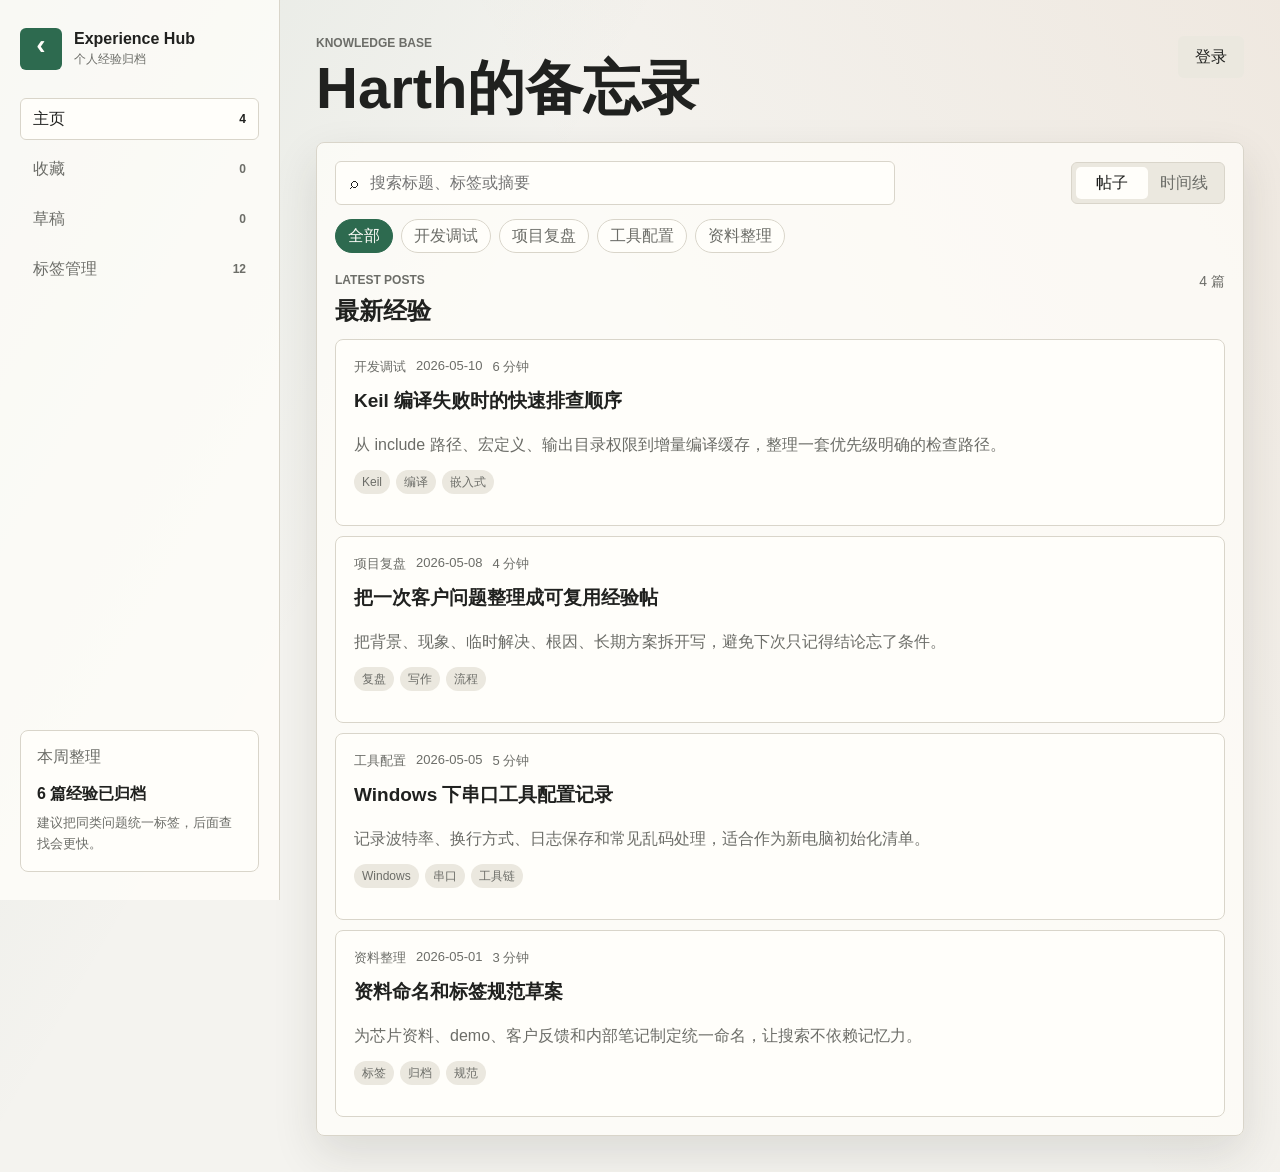
==== index.html @ 192aed4c "Load CloudBase user profile details" ====
<!doctype html>
<html lang="zh-CN">
  <head>
    <meta charset="UTF-8" />
    <meta name="viewport" content="width=device-width, initial-scale=1.0" />
    <title>Harth的备忘录</title>
    <link rel="stylesheet" href="styles.css?v=202605141536" />
  </head>
  <body>
    <div class="app-shell">
      <aside class="sidebar" aria-label="站点导航">
        <div class="sidebar-head">
          <div class="brand">
            <button class="brand-mark" id="sidebarToggle" type="button" aria-label="收起侧栏" aria-expanded="true">
              ‹
            </button>
            <span class="brand-text">
              <strong>Experience Hub</strong>
              <small>个人经验归档</small>
            </span>
          </div>
        </div>

        <nav class="nav-list" aria-label="主导航">
          <button class="nav-item active" type="button" data-section="all" title="主页">
            <span class="nav-icon" aria-hidden="true">主</span>
            <span class="nav-label">主页</span>
            <b id="allCount">0</b>
          </button>
          <button class="nav-item" type="button" data-section="favorites" title="收藏">
            <span class="nav-icon" aria-hidden="true">收</span>
            <span class="nav-label">收藏</span>
            <b id="favoriteCount">0</b>
          </button>
          <button class="nav-item" type="button" data-section="drafts" title="草稿">
            <span class="nav-icon" aria-hidden="true">草</span>
            <span class="nav-label">草稿</span>
            <b id="draftCount">0</b>
          </button>
          <button class="nav-item" type="button" data-section="tags" title="标签管理">
            <span class="nav-icon" aria-hidden="true">签</span>
            <span class="nav-label">标签管理</span>
            <b id="tagCount">0</b>
          </button>
        </nav>

        <section class="sidebar-panel">
          <p class="panel-label">本周整理</p>
          <strong>6 篇经验已归档</strong>
          <span>建议把同类问题统一标签，后面查找会更快。</span>
        </section>
      </aside>

      <main class="content">
        <header class="topbar">
          <div>
            <p class="eyebrow">Knowledge Base</p>
            <h1>Harth的备忘录</h1>
          </div>
          <div class="topbar-actions">
            <div class="user-profile hidden" id="userProfile">
              <span class="user-avatar" id="userAvatar" aria-hidden="true">H</span>
              <span class="user-name" id="userName">Harth</span>
            </div>
            <button class="ghost-action" type="button" id="loginBtn">登录</button>
            <button class="ghost-action hidden" type="button" id="logoutBtn">退出</button>
            <button class="primary-action hidden" type="button" id="newPostBtn">
              <span aria-hidden="true">+</span>
              新建帖子
            </button>
          </div>
        </header>

        <section class="workspace">
          <div class="toolbar" aria-label="搜索和筛选">
            <label class="search-box">
              <span aria-hidden="true">⌕</span>
              <input id="searchInput" type="search" placeholder="搜索标题、标签或摘要" />
            </label>
            <div class="view-toggle" role="tablist" aria-label="视图切换">
              <button class="active" type="button" data-view="posts">帖子</button>
              <button type="button" data-view="timeline">时间线</button>
            </div>
          </div>

          <div class="category-row" id="categoryRow" aria-label="分类筛选"></div>

          <div class="main-grid post-index-grid">
            <section class="post-feed" aria-label="帖子列表">
              <div class="section-heading">
                <div>
                  <p class="eyebrow">Latest Posts</p>
                  <h2>最新经验</h2>
                </div>
                <span id="resultCount"></span>
              </div>
              <div class="post-list" id="postList"></div>
            </section>
          </div>
        </section>
      </main>
    </div>

    <dialog class="compose-dialog" id="composeDialog">
      <form method="dialog">
        <header>
          <h2 id="composeTitle">新建帖子</h2>
          <button id="closeDialogBtn" type="button" aria-label="关闭">×</button>
        </header>
        <label>
          标题
          <input id="postTitleInput" type="text" placeholder="例如：Keil 编译报错排查流程" required />
        </label>
        <label>
          分类
          <select id="postCategoryInput">
            <option>开发调试</option>
            <option>项目复盘</option>
            <option>工具配置</option>
            <option>资料整理</option>
          </select>
        </label>
        <label>
          标签
          <input id="postTagsInput" type="text" placeholder="用逗号分隔，例如：Keil, 编译, 嵌入式" />
        </label>
        <label>
          内容摘要
          <textarea id="postSummaryInput" rows="5" placeholder="记录背景、问题、解决方法和注意事项" required></textarea>
        </label>
        <label>
          整理要点
          <textarea id="postTakeawaysInput" rows="4" placeholder="每行一个要点，鼠标悬停帖子时会展开显示"></textarea>
        </label>
        <footer>
          <button id="cancelDialogBtn" type="button" class="ghost-action">取消</button>
          <button id="saveDraftBtn" type="button" class="ghost-action">保存草稿</button>
          <button type="submit" class="primary-action" value="publish">发布帖子</button>
        </footer>
      </form>
    </dialog>

    <dialog class="compose-dialog auth-dialog" id="loginDialog">
      <form method="dialog">
        <header>
          <h2>登录</h2>
          <button id="closeLoginBtn" type="button" aria-label="关闭">×</button>
        </header>
        <p class="dialog-note">同事无需登录即可查看已发布帖子。登录后可发布、保存草稿、收藏和删除本地云端帖子。</p>
        <label>
          用户名
          <input id="loginUsernameInput" type="text" autocomplete="username" required />
        </label>
        <label>
          密码
          <input id="loginPasswordInput" type="password" autocomplete="current-password" required />
        </label>
        <p class="form-error hidden" id="loginError"></p>
        <footer>
          <button id="cancelLoginBtn" type="button" class="ghost-action">取消</button>
          <button type="submit" class="primary-action">登录</button>
        </footer>
      </form>
    </dialog>

    <script src="https://static.cloudbase.net/cloudbase-js-sdk/2.28.5/cloudbase.full.js"></script>
    <script src="data.js?v=202605141536"></script>
    <script src="app.js?v=202605141536"></script>
  </body>
</html>
---- styles.css ----
:root {
  --bg: #f4f3ef;
  --surface: #fffefa;
  --surface-soft: #ebe8df;
  --text: #20211f;
  --muted: #6c6d68;
  --line: #d9d5ca;
  --accent: #2d6a4f;
  --accent-strong: #1f4d3a;
  --info: #315f83;
  --warm: #b56a32;
  --shadow: 0 18px 45px rgba(38, 40, 36, 0.12);
  --radius: 8px;
  --radius-sm: 6px;
  --font: "Inter", "Segoe UI", "PingFang SC", "Microsoft YaHei", sans-serif;
}

* {
  box-sizing: border-box;
}

body {
  margin: 0;
  min-height: 100vh;
  color: var(--text);
  background:
    linear-gradient(120deg, rgba(45, 106, 79, 0.08), transparent 34%),
    linear-gradient(240deg, rgba(181, 106, 50, 0.08), transparent 42%),
    var(--bg);
  font-family: var(--font);
  animation: page-enter 260ms ease both;
}

body::after {
  position: fixed;
  inset: 0;
  z-index: 50;
  pointer-events: none;
  content: "";
  opacity: 0;
  background:
    radial-gradient(circle at 50% 38%, rgba(255, 254, 250, 0.86), rgba(244, 243, 239, 0.72) 52%, rgba(244, 243, 239, 0.92)),
    rgba(244, 243, 239, 0.66);
  backdrop-filter: blur(0);
  transition:
    opacity 220ms ease,
    backdrop-filter 220ms ease;
}

body.page-leaving {
  pointer-events: none;
}

body.page-leaving::after {
  opacity: 1;
  backdrop-filter: blur(8px);
}

@keyframes page-enter {
  from {
    opacity: 0;
    transform: translateY(6px);
  }

  to {
    opacity: 1;
    transform: translateY(0);
  }
}

button,
input,
select,
textarea {
  font: inherit;
}

button {
  cursor: pointer;
}

.app-shell {
  display: grid;
  grid-template-columns: 280px minmax(0, 1fr);
  min-height: 100vh;
  transition: grid-template-columns 220ms ease;
}

.sidebar-collapsed .app-shell {
  grid-template-columns: 84px minmax(0, 1fr);
}

.sidebar {
  position: sticky;
  top: 0;
  display: flex;
  flex-direction: column;
  gap: 28px;
  height: 100vh;
  min-width: 0;
  padding: 28px 20px;
  border-right: 1px solid var(--line);
  background: rgba(255, 254, 250, 0.76);
  backdrop-filter: blur(18px);
  transition:
    padding 220ms ease,
    gap 220ms ease;
}

.sidebar-head {
  display: flex;
  align-items: center;
  justify-content: space-between;
  gap: 10px;
}

.brand {
  display: flex;
  gap: 12px;
  align-items: center;
  min-width: 0;
  color: inherit;
}

.brand-mark {
  display: flex;
  align-items: center;
  justify-content: center;
  width: 42px;
  height: 42px;
  flex: 0 0 auto;
  border: 0;
  border-radius: var(--radius-sm);
  color: #fffefa;
  background: var(--accent);
  font-size: 28px;
  font-weight: 800;
  line-height: 1;
  padding: 0 0 8px;
}

.brand-mark:hover,
.brand-mark:focus-visible {
  background: var(--accent-strong);
  outline: 2px solid rgba(45, 106, 79, 0.22);
  outline-offset: 3px;
}

.brand strong,
.brand small {
  display: block;
}

.brand-text {
  min-width: 0;
  white-space: nowrap;
  overflow: hidden;
}

.brand small,
.panel-label,
.eyebrow,
.post-meta,
.tag,
.detail-meta,
.sidebar-panel span {
  color: var(--muted);
}

.brand small {
  margin-top: 3px;
  font-size: 12px;
}

.nav-list {
  display: grid;
  gap: 8px;
}

.nav-item {
  display: flex;
  align-items: center;
  justify-content: flex-start;
  gap: 10px;
  min-height: 42px;
  padding: 0 12px;
  border: 1px solid transparent;
  border-radius: var(--radius-sm);
  color: var(--muted);
  background: transparent;
}

.nav-icon {
  display: none;
  flex: 0 0 auto;
  font-size: 14px;
  font-weight: 800;
}

.nav-label {
  min-width: 0;
  flex: 1;
  text-align: left;
}

.nav-item.active,
.nav-item:hover {
  color: var(--text);
  border-color: var(--line);
  background: var(--surface);
}

.nav-item b {
  margin-left: auto;
  font-size: 12px;
  font-weight: 700;
}

.sidebar-collapsed .sidebar {
  gap: 22px;
  padding: 28px 12px;
}

.sidebar-collapsed .sidebar-head {
  justify-content: center;
}

.sidebar-collapsed .brand {
  justify-content: center;
}

.sidebar-collapsed .brand-text,
.sidebar-collapsed .sidebar-panel {
  display: none;
}

.sidebar-collapsed .brand-mark {
  width: 40px;
  height: 40px;
}

.sidebar-collapsed .nav-list {
  gap: 10px;
}

.sidebar-collapsed .nav-item {
  display: grid;
  grid-template-columns: 1fr;
  justify-items: center;
  gap: 2px;
  min-height: 58px;
  padding: 8px 0;
}

.sidebar-collapsed .nav-icon {
  display: block;
}

.sidebar-collapsed .nav-label {
  position: absolute;
  width: 1px;
  height: 1px;
  overflow: hidden;
  clip: rect(0 0 0 0);
  white-space: nowrap;
}

.sidebar-collapsed .nav-item b {
  margin-left: 0;
}

.sidebar-panel {
  margin-top: auto;
  padding: 16px;
  border: 1px solid var(--line);
  border-radius: var(--radius);
  background: var(--surface);
}

.sidebar-panel strong,
.sidebar-panel span {
  display: block;
}

.sidebar-panel strong {
  margin: 8px 0;
}

.sidebar-panel span {
  font-size: 13px;
  line-height: 1.6;
}

.content {
  width: min(1260px, 100%);
  min-width: 0;
  margin: 0 auto;
  padding: 36px;
}

.topbar {
  display: flex;
  gap: 20px;
  align-items: flex-start;
  justify-content: space-between;
  margin-bottom: 24px;
}

.topbar-actions {
  display: flex;
  flex-wrap: wrap;
  align-items: center;
  justify-content: flex-end;
  gap: 10px;
}

.user-profile {
  display: inline-flex;
  align-items: center;
  gap: 9px;
  min-height: 34px;
  padding: 4px 10px 4px 4px;
  border: 1px solid var(--line);
  border-radius: var(--radius-sm);
  color: var(--text);
  background: rgba(255, 254, 250, 0.72);
  font-size: 13px;
}

.user-avatar {
  display: inline-flex;
  width: 28px;
  height: 28px;
  align-items: center;
  justify-content: center;
  border-radius: 7px;
  background: var(--green);
  background-position: center;
  background-size: cover;
  color: #fffefa;
  font-size: 13px;
  font-weight: 800;
}

.user-avatar.has-image {
  color: transparent;
}

.user-name {
  max-width: 120px;
  overflow: hidden;
  text-overflow: ellipsis;
  white-space: nowrap;
  font-weight: 700;
}

.eyebrow {
  margin: 0 0 8px;
  font-size: 12px;
  font-weight: 800;
  letter-spacing: 0;
  text-transform: uppercase;
}

h1,
h2,
h3,
p {
  margin-top: 0;
}

h1 {
  max-width: 780px;
  margin-bottom: 0;
  font-size: clamp(34px, 5vw, 58px);
  line-height: 1.04;
  overflow-wrap: anywhere;
}

h2 {
  margin-bottom: 0;
  font-size: 24px;
}

.primary-action,
.ghost-action,
.danger-action {
  display: inline-flex;
  align-items: center;
  justify-content: center;
  gap: 8px;
  min-height: 42px;
  padding: 0 16px;
  border-radius: var(--radius-sm);
  border: 1px solid transparent;
  white-space: nowrap;
}

.primary-action {
  color: #fffefa;
  background: var(--accent);
}

.primary-action:hover {
  background: var(--accent-strong);
}

.ghost-action {
  color: var(--text);
  background: var(--surface-soft);
}

.danger-action {
  color: #8a2f24;
  border-color: rgba(138, 47, 36, 0.22);
  background: #fff4f1;
}

.workspace {
  padding: 18px;
  border: 1px solid var(--line);
  border-radius: var(--radius);
  background: rgba(255, 254, 250, 0.72);
  box-shadow: var(--shadow);
}

.toolbar {
  display: flex;
  gap: 12px;
  align-items: center;
  justify-content: space-between;
  margin-bottom: 14px;
}

.search-box {
  display: flex;
  align-items: center;
  gap: 10px;
  width: min(560px, 100%);
  min-height: 44px;
  padding: 0 14px;
  border: 1px solid var(--line);
  border-radius: var(--radius-sm);
  background: var(--surface);
}

.search-box input {
  width: 100%;
  border: 0;
  outline: 0;
  background: transparent;
}

.view-toggle {
  display: inline-flex;
  padding: 4px;
  border: 1px solid var(--line);
  border-radius: var(--radius-sm);
  background: var(--surface-soft);
}

.view-toggle button {
  min-width: 72px;
  min-height: 32px;
  border: 0;
  border-radius: 5px;
  color: var(--muted);
  background: transparent;
}

.view-toggle button.active {
  color: var(--text);
  background: var(--surface);
}

.category-row {
  display: flex;
  gap: 8px;
  margin-bottom: 18px;
  overflow-x: auto;
  padding-bottom: 2px;
}

.category-row button {
  min-height: 34px;
  padding: 0 12px;
  border: 1px solid var(--line);
  border-radius: 999px;
  color: var(--muted);
  background: var(--surface);
  white-space: nowrap;
}

.category-row button.active {
  color: #fffefa;
  border-color: var(--accent);
  background: var(--accent);
}

.main-grid {
  display: grid;
  grid-template-columns: minmax(0, 1fr) 360px;
  gap: 18px;
  align-items: start;
}

.post-index-grid {
  grid-template-columns: minmax(0, 920px);
  justify-content: center;
}

.section-heading {
  display: flex;
  justify-content: space-between;
  gap: 16px;
  margin-bottom: 12px;
}

#resultCount {
  color: var(--muted);
  font-size: 14px;
}

.post-list {
  display: grid;
  gap: 10px;
}

.post-card {
  display: grid;
  gap: 12px;
  position: relative;
  width: 100%;
  padding: 18px;
  border: 1px solid var(--line);
  border-radius: var(--radius);
  color: inherit;
  text-align: left;
  text-decoration: none;
  background: var(--surface);
  overflow: hidden;
  transition:
    transform 160ms ease,
    border-color 160ms ease,
    box-shadow 160ms ease;
}

.favorite-button {
  position: absolute;
  top: 14px;
  right: 14px;
  display: grid;
  place-items: center;
  width: 34px;
  height: 34px;
  border: 1px solid var(--line);
  border-radius: var(--radius-sm);
  color: var(--muted);
  background: rgba(255, 254, 250, 0.92);
  transition:
    color 160ms ease,
    border-color 160ms ease,
    background 160ms ease;
}

.favorite-button:hover,
.favorite-button.active {
  color: var(--warm);
  border-color: rgba(181, 106, 50, 0.35);
  background: #fff7ed;
}

.post-card:hover,
.post-card:focus-visible,
.post-card.is-opening {
  transform: translateY(-2px);
  border-color: rgba(45, 106, 79, 0.5);
  box-shadow: 0 14px 32px rgba(38, 40, 36, 0.1);
  outline: 0;
}

.post-card.is-opening {
  transform: translateY(-3px) scale(0.992);
  opacity: 0.72;
}

.post-card h3 {
  margin-bottom: 6px;
  font-size: 19px;
  line-height: 1.35;
}

.post-card p {
  margin-bottom: 0;
  color: var(--muted);
  line-height: 1.65;
}

.post-card-main {
  display: grid;
  gap: 12px;
}

.post-meta {
  display: flex;
  flex-wrap: wrap;
  gap: 10px;
  font-size: 13px;
}

.tag-row {
  display: flex;
  flex-wrap: wrap;
  gap: 6px;
}

.tag {
  display: inline-flex;
  align-items: center;
  min-height: 24px;
  padding: 0 8px;
  border-radius: 999px;
  background: var(--surface-soft);
  font-size: 12px;
}

.post-extra {
  max-height: 0;
  overflow: hidden;
  opacity: 0;
  border-top: 1px solid transparent;
  transition:
    max-height 220ms ease,
    opacity 160ms ease,
    padding-top 220ms ease,
    border-color 220ms ease;
}

.post-extra strong {
  display: block;
  margin-bottom: 8px;
}

.post-extra ul {
  display: grid;
  gap: 6px;
  margin: 0 0 12px;
  padding-left: 20px;
}

.post-extra li {
  color: var(--muted);
  line-height: 1.55;
}

.post-card:hover .post-extra,
.post-card:focus-visible .post-extra {
  max-height: 300px;
  opacity: 1;
  padding-top: 14px;
  border-color: var(--line);
}

.open-hint {
  color: var(--accent);
  font-size: 13px;
  font-weight: 700;
}

.post-extra-actions {
  display: flex;
  flex-wrap: wrap;
  align-items: center;
  justify-content: space-between;
  gap: 10px;
}

.text-danger-action {
  min-height: 30px;
  padding: 0 10px;
  border: 1px solid rgba(138, 47, 36, 0.18);
  border-radius: var(--radius-sm);
  color: #8a2f24;
  background: #fff4f1;
  font-size: 13px;
}

.text-danger-action:hover {
  border-color: rgba(138, 47, 36, 0.34);
  background: #ffe9e3;
}

.draft-card {
  cursor: default;
}

.draft-actions {
  display: flex;
  flex-wrap: wrap;
  gap: 8px;
  padding-top: 12px;
  border-top: 1px solid var(--line);
}

.draft-actions button {
  min-height: 36px;
}

.timeline-list {
  display: grid;
  gap: 18px;
}

.timeline-group {
  display: grid;
  gap: 10px;
}

.timeline-group h3 {
  margin: 0;
  color: var(--muted);
  font-size: 15px;
}

.timeline-items {
  display: grid;
  gap: 10px;
}

.timeline-item {
  position: relative;
  display: grid;
  grid-template-columns: 66px minmax(0, 1fr);
  gap: 14px;
  min-height: 88px;
  padding: 16px 58px 16px 16px;
  border: 1px solid var(--line);
  border-radius: var(--radius);
  background: var(--surface);
  cursor: pointer;
  transition:
    transform 160ms ease,
    border-color 160ms ease,
    box-shadow 160ms ease;
}

.timeline-item:hover {
  transform: translateY(-2px);
  border-color: rgba(45, 106, 79, 0.5);
  box-shadow: 0 14px 32px rgba(38, 40, 36, 0.1);
}

.timeline-item > span {
  color: var(--accent);
  font-weight: 800;
}

.timeline-item strong {
  display: block;
  margin-bottom: 6px;
  font-size: 18px;
}

.timeline-item p {
  margin-bottom: 0;
  color: var(--muted);
  line-height: 1.6;
}

.tag-manager {
  display: grid;
  grid-template-columns: repeat(auto-fit, minmax(150px, 1fr));
  gap: 10px;
}

.tag-card {
  display: flex;
  align-items: center;
  justify-content: space-between;
  gap: 12px;
  min-height: 58px;
  padding: 0 14px;
  border: 1px solid var(--line);
  border-radius: var(--radius);
  color: var(--text);
  background: var(--surface);
  text-align: left;
}

.tag-card:hover {
  border-color: rgba(45, 106, 79, 0.5);
}

.tag-card span {
  color: var(--muted);
  font-size: 13px;
}

.detail-panel {
  position: sticky;
  top: 20px;
}

.detail-empty,
.detail-card {
  min-height: 420px;
  padding: 22px;
  border: 1px solid var(--line);
  border-radius: var(--radius);
  background: var(--surface);
}

.detail-empty {
  display: grid;
  place-content: center;
  text-align: center;
}

.detail-empty span {
  display: block;
  margin-bottom: 8px;
  font-size: 22px;
  font-weight: 800;
}

.detail-empty p,
.detail-card p,
.detail-card li {
  color: var(--muted);
  line-height: 1.7;
}

.detail-card h2 {
  margin: 12px 0 10px;
  line-height: 1.24;
}

.detail-meta {
  display: flex;
  flex-wrap: wrap;
  gap: 8px;
  font-size: 13px;
}

.detail-card h4 {
  margin: 22px 0 8px;
}

.detail-card ul {
  padding-left: 20px;
}

.hidden {
  display: none;
}

.post-page {
  width: min(880px, calc(100% - 32px));
  margin: 0 auto;
  padding: 40px 0 72px;
}

.back-link {
  display: inline-flex;
  margin-bottom: 18px;
  color: var(--accent);
  font-weight: 700;
  text-decoration: none;
  animation: article-enter 320ms ease 80ms both;
}

.article-shell {
  padding: 36px;
  border: 1px solid var(--line);
  border-radius: var(--radius);
  background: rgba(255, 254, 250, 0.88);
  box-shadow: var(--shadow);
  animation: article-enter 360ms cubic-bezier(0.22, 1, 0.36, 1) 70ms both;
}

@keyframes article-enter {
  from {
    opacity: 0;
    transform: translateY(14px);
  }

  to {
    opacity: 1;
    transform: translateY(0);
  }
}

.article-header {
  padding-bottom: 26px;
  border-bottom: 1px solid var(--line);
}

.article-header h1 {
  margin: 14px 0 16px;
  font-size: clamp(34px, 6vw, 54px);
}

.article-header p {
  max-width: 720px;
  color: var(--muted);
  font-size: 19px;
  line-height: 1.7;
}

.article-section {
  padding-top: 26px;
}

.article-section h2 {
  margin-bottom: 12px;
}

.article-section p,
.article-section li {
  color: var(--muted);
  font-size: 17px;
  line-height: 1.85;
}

.article-section ul {
  display: grid;
  gap: 8px;
  padding-left: 22px;
}

.compose-dialog {
  width: min(560px, calc(100vw - 32px));
  border: 1px solid var(--line);
  border-radius: var(--radius);
  background: var(--surface);
  box-shadow: var(--shadow);
}

.compose-dialog::backdrop {
  background: rgba(32, 33, 31, 0.34);
}

.compose-dialog form,
.compose-dialog label {
  display: grid;
  gap: 12px;
}

.compose-dialog form {
  gap: 16px;
}

.dialog-note {
  margin-bottom: 0;
  color: var(--muted);
  line-height: 1.65;
}

.form-error {
  margin-bottom: 0;
  padding: 10px 12px;
  border: 1px solid rgba(138, 47, 36, 0.22);
  border-radius: var(--radius-sm);
  color: #8a2f24;
  background: #fff4f1;
}

.compose-dialog header,
.compose-dialog footer {
  display: flex;
  align-items: center;
  justify-content: space-between;
  gap: 12px;
}

.compose-dialog header button {
  width: 34px;
  height: 34px;
  border: 0;
  border-radius: var(--radius-sm);
  background: var(--surface-soft);
}

.compose-dialog input,
.compose-dialog select,
.compose-dialog textarea {
  width: 100%;
  border: 1px solid var(--line);
  border-radius: var(--radius-sm);
  padding: 10px 12px;
  background: #fff;
}

.compose-dialog textarea {
  resize: vertical;
}

@media (max-width: 980px) {
  .app-shell {
    grid-template-columns: 1fr;
  }

  .sidebar-collapsed .app-shell {
    grid-template-columns: 1fr;
  }

  .sidebar {
    position: static;
    height: auto;
    border-right: 0;
    border-bottom: 1px solid var(--line);
  }

  .sidebar-collapsed .brand-text,
  .sidebar-collapsed .sidebar-panel {
    display: block;
  }

  .sidebar-collapsed .sidebar {
    padding: 28px 20px;
  }

  .sidebar-collapsed .nav-item {
    display: flex;
    justify-items: stretch;
    min-height: 42px;
    padding: 0 12px;
  }

  .sidebar-collapsed .nav-label {
    position: static;
    width: auto;
    height: auto;
    overflow: visible;
    clip: auto;
  }

  .sidebar-collapsed .nav-icon {
    display: none;
  }

  .nav-list {
    grid-template-columns: repeat(4, minmax(0, 1fr));
  }

  .sidebar-panel {
    margin-top: 0;
  }

  .main-grid {
    grid-template-columns: 1fr;
  }

  .detail-panel {
    position: static;
  }
}

@media (max-width: 720px) {
  .content {
    padding: 24px 14px;
  }

  .topbar,
  .toolbar {
    align-items: stretch;
    flex-direction: column;
  }

  .topbar-actions {
    justify-content: stretch;
  }

  .topbar-actions > * {
    flex: 1 1 auto;
  }

  h1 {
    font-size: 36px;
  }

  .nav-list {
    grid-template-columns: 1fr;
  }

  .workspace {
    padding: 12px;
  }

  .post-card:hover {
    transform: none;
  }

  .post-extra {
    max-height: none;
    opacity: 1;
    padding-top: 14px;
    border-color: var(--line);
  }

  .article-shell {
    padding: 24px;
  }

  .timeline-item {
    grid-template-columns: 1fr;
    padding-right: 58px;
  }
}

@media (prefers-reduced-motion: reduce) {
  *,
  *::before,
  *::after {
    animation-duration: 1ms !important;
    scroll-behavior: auto !important;
    transition-duration: 1ms !important;
  }

  body.page-leaving::after {
    backdrop-filter: none;
  }
}
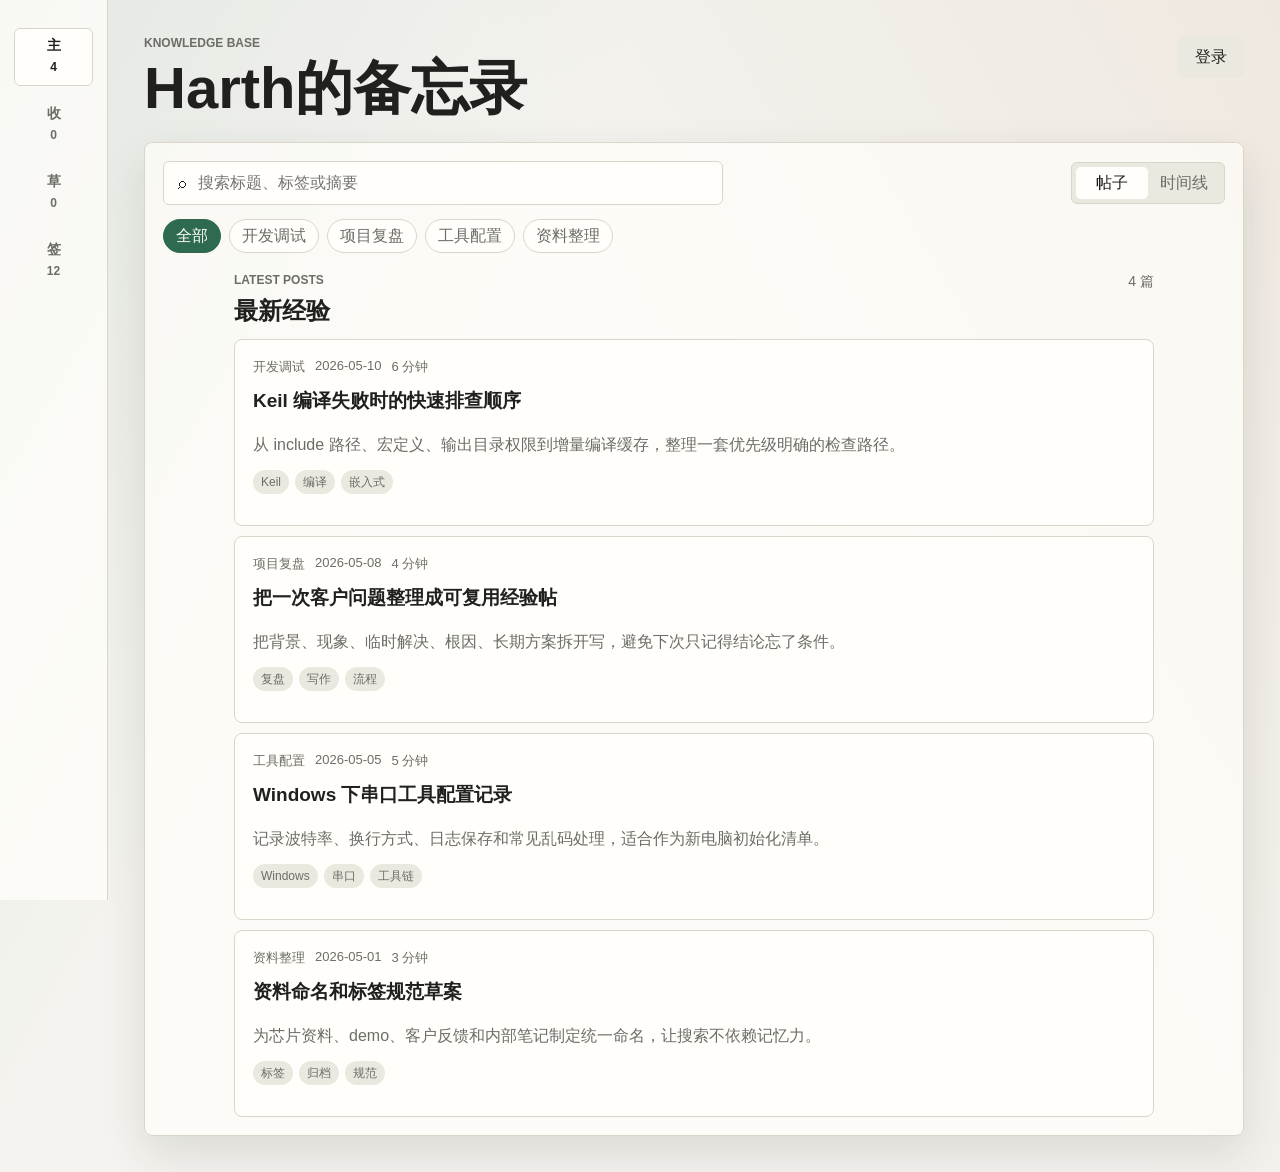
==== commit af755946: "Simplify sidebar navigation" ====
--- a/index.html
+++ b/index.html
@@ -4,23 +4,11 @@
     <meta charset="UTF-8" />
     <meta name="viewport" content="width=device-width, initial-scale=1.0" />
     <title>Harth的备忘录</title>
-    <link rel="stylesheet" href="styles.css?v=202605141536" />
+    <link rel="stylesheet" href="styles.css?v=202605141552" />
   </head>
   <body>
     <div class="app-shell">
       <aside class="sidebar" aria-label="站点导航">
-        <div class="sidebar-head">
-          <div class="brand">
-            <button class="brand-mark" id="sidebarToggle" type="button" aria-label="收起侧栏" aria-expanded="true">
-              ‹
-            </button>
-            <span class="brand-text">
-              <strong>Experience Hub</strong>
-              <small>个人经验归档</small>
-            </span>
-          </div>
-        </div>
-
         <nav class="nav-list" aria-label="主导航">
           <button class="nav-item active" type="button" data-section="all" title="主页">
             <span class="nav-icon" aria-hidden="true">主</span>
@@ -44,11 +32,6 @@
           </button>
         </nav>
 
-        <section class="sidebar-panel">
-          <p class="panel-label">本周整理</p>
-          <strong>6 篇经验已归档</strong>
-          <span>建议把同类问题统一标签，后面查找会更快。</span>
-        </section>
       </aside>
 
       <main class="content">
@@ -164,7 +147,7 @@
     </dialog>
 
     <script src="https://static.cloudbase.net/cloudbase-js-sdk/2.28.5/cloudbase.full.js"></script>
-    <script src="data.js?v=202605141536"></script>
-    <script src="app.js?v=202605141536"></script>
+    <script src="data.js?v=202605141552"></script>
+    <script src="app.js?v=202605141552"></script>
   </body>
 </html>
--- a/styles.css
+++ b/styles.css
@@ -81,13 +81,8 @@
 
 .app-shell {
   display: grid;
-  grid-template-columns: 280px minmax(0, 1fr);
+  grid-template-columns: 108px minmax(0, 1fr);
   min-height: 100vh;
-  transition: grid-template-columns 220ms ease;
-}
-
-.sidebar-collapsed .app-shell {
-  grid-template-columns: 84px minmax(0, 1fr);
 }
 
 .sidebar {
@@ -95,168 +90,48 @@
   top: 0;
   display: flex;
   flex-direction: column;
-  gap: 28px;
   height: 100vh;
   min-width: 0;
-  padding: 28px 20px;
+  padding: 28px 14px;
   border-right: 1px solid var(--line);
   background: rgba(255, 254, 250, 0.76);
   backdrop-filter: blur(18px);
-  transition:
-    padding 220ms ease,
-    gap 220ms ease;
-}
-
-.sidebar-head {
-  display: flex;
-  align-items: center;
-  justify-content: space-between;
-  gap: 10px;
-}
-
-.brand {
-  display: flex;
-  gap: 12px;
-  align-items: center;
-  min-width: 0;
-  color: inherit;
-}
-
-.brand-mark {
-  display: flex;
-  align-items: center;
-  justify-content: center;
-  width: 42px;
-  height: 42px;
-  flex: 0 0 auto;
-  border: 0;
-  border-radius: var(--radius-sm);
-  color: #fffefa;
-  background: var(--accent);
-  font-size: 28px;
-  font-weight: 800;
-  line-height: 1;
-  padding: 0 0 8px;
-}
-
-.brand-mark:hover,
-.brand-mark:focus-visible {
-  background: var(--accent-strong);
-  outline: 2px solid rgba(45, 106, 79, 0.22);
-  outline-offset: 3px;
-}
-
-.brand strong,
-.brand small {
-  display: block;
-}
-
-.brand-text {
-  min-width: 0;
-  white-space: nowrap;
-  overflow: hidden;
-}
-
-.brand small,
+}
+
 .panel-label,
 .eyebrow,
 .post-meta,
 .tag,
-.detail-meta,
-.sidebar-panel span {
-  color: var(--muted);
-}
-
-.brand small {
-  margin-top: 3px;
-  font-size: 12px;
+.detail-meta {
+  color: var(--muted);
 }
 
 .nav-list {
   display: grid;
-  gap: 8px;
+  gap: 10px;
 }
 
 .nav-item {
-  display: flex;
-  align-items: center;
-  justify-content: flex-start;
-  gap: 10px;
-  min-height: 42px;
-  padding: 0 12px;
-  border: 1px solid transparent;
-  border-radius: var(--radius-sm);
-  color: var(--muted);
-  background: transparent;
-}
-
-.nav-icon {
-  display: none;
-  flex: 0 0 auto;
-  font-size: 14px;
-  font-weight: 800;
-}
-
-.nav-label {
-  min-width: 0;
-  flex: 1;
-  text-align: left;
-}
-
-.nav-item.active,
-.nav-item:hover {
-  color: var(--text);
-  border-color: var(--line);
-  background: var(--surface);
-}
-
-.nav-item b {
-  margin-left: auto;
-  font-size: 12px;
-  font-weight: 700;
-}
-
-.sidebar-collapsed .sidebar {
-  gap: 22px;
-  padding: 28px 12px;
-}
-
-.sidebar-collapsed .sidebar-head {
-  justify-content: center;
-}
-
-.sidebar-collapsed .brand {
-  justify-content: center;
-}
-
-.sidebar-collapsed .brand-text,
-.sidebar-collapsed .sidebar-panel {
-  display: none;
-}
-
-.sidebar-collapsed .brand-mark {
-  width: 40px;
-  height: 40px;
-}
-
-.sidebar-collapsed .nav-list {
-  gap: 10px;
-}
-
-.sidebar-collapsed .nav-item {
   display: grid;
   grid-template-columns: 1fr;
   justify-items: center;
   gap: 2px;
   min-height: 58px;
   padding: 8px 0;
-}
-
-.sidebar-collapsed .nav-icon {
+  border: 1px solid transparent;
+  border-radius: var(--radius-sm);
+  color: var(--muted);
+  background: transparent;
+}
+
+.nav-icon {
   display: block;
-}
-
-.sidebar-collapsed .nav-label {
+  flex: 0 0 auto;
+  font-size: 14px;
+  font-weight: 800;
+}
+
+.nav-label {
   position: absolute;
   width: 1px;
   height: 1px;
@@ -265,30 +140,17 @@
   white-space: nowrap;
 }
 
-.sidebar-collapsed .nav-item b {
+.nav-item.active,
+.nav-item:hover {
+  color: var(--text);
+  border-color: var(--line);
+  background: var(--surface);
+}
+
+.nav-item b {
   margin-left: 0;
-}
-
-.sidebar-panel {
-  margin-top: auto;
-  padding: 16px;
-  border: 1px solid var(--line);
-  border-radius: var(--radius);
-  background: var(--surface);
-}
-
-.sidebar-panel strong,
-.sidebar-panel span {
-  display: block;
-}
-
-.sidebar-panel strong {
-  margin: 8px 0;
-}
-
-.sidebar-panel span {
-  font-size: 13px;
-  line-height: 1.6;
+  font-size: 12px;
+  font-weight: 700;
 }
 
 .content {
@@ -1000,10 +862,6 @@
     grid-template-columns: 1fr;
   }
 
-  .sidebar-collapsed .app-shell {
-    grid-template-columns: 1fr;
-  }
-
   .sidebar {
     position: static;
     height: auto;
@@ -1011,23 +869,14 @@
     border-bottom: 1px solid var(--line);
   }
 
-  .sidebar-collapsed .brand-text,
-  .sidebar-collapsed .sidebar-panel {
-    display: block;
-  }
-
-  .sidebar-collapsed .sidebar {
-    padding: 28px 20px;
-  }
-
-  .sidebar-collapsed .nav-item {
+  .nav-item {
     display: flex;
     justify-items: stretch;
     min-height: 42px;
     padding: 0 12px;
   }
 
-  .sidebar-collapsed .nav-label {
+  .nav-label {
     position: static;
     width: auto;
     height: auto;
@@ -1035,16 +884,12 @@
     clip: auto;
   }
 
-  .sidebar-collapsed .nav-icon {
+  .nav-icon {
     display: none;
   }
 
   .nav-list {
     grid-template-columns: repeat(4, minmax(0, 1fr));
-  }
-
-  .sidebar-panel {
-    margin-top: 0;
   }
 
   .main-grid {
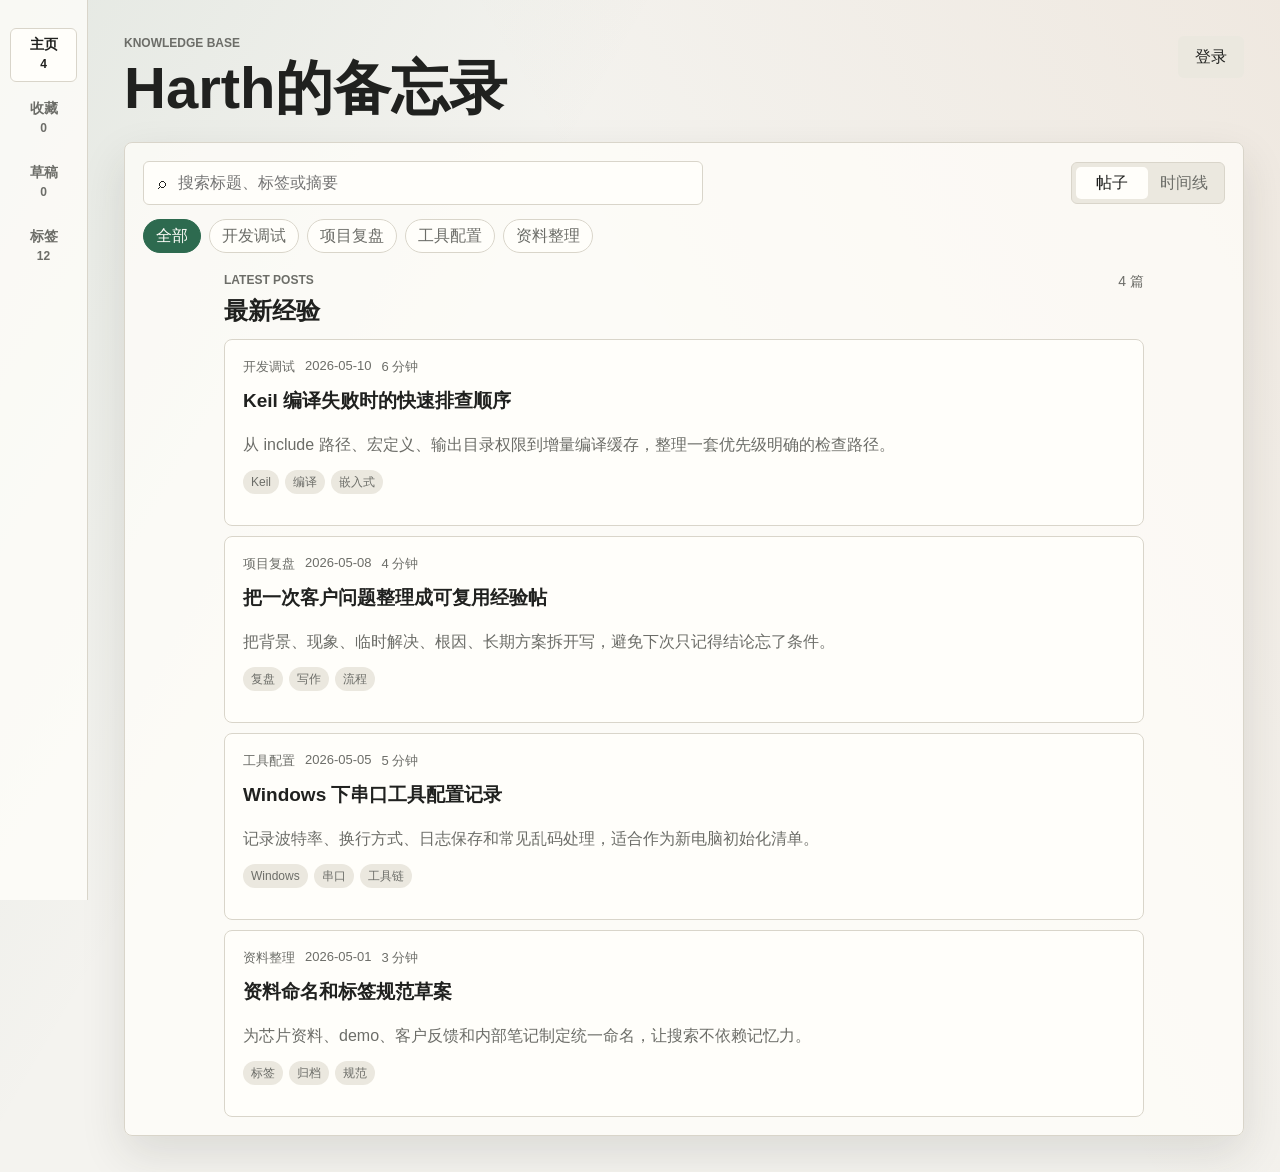
==== commit 1e34728b: "Narrow sidebar labels" ====
--- a/index.html
+++ b/index.html
@@ -4,29 +4,29 @@
     <meta charset="UTF-8" />
     <meta name="viewport" content="width=device-width, initial-scale=1.0" />
     <title>Harth的备忘录</title>
-    <link rel="stylesheet" href="styles.css?v=202605141552" />
+    <link rel="stylesheet" href="styles.css?v=202605141701" />
   </head>
   <body>
     <div class="app-shell">
       <aside class="sidebar" aria-label="站点导航">
         <nav class="nav-list" aria-label="主导航">
           <button class="nav-item active" type="button" data-section="all" title="主页">
-            <span class="nav-icon" aria-hidden="true">主</span>
+            <span class="nav-icon" aria-hidden="true">主页</span>
             <span class="nav-label">主页</span>
             <b id="allCount">0</b>
           </button>
           <button class="nav-item" type="button" data-section="favorites" title="收藏">
-            <span class="nav-icon" aria-hidden="true">收</span>
+            <span class="nav-icon" aria-hidden="true">收藏</span>
             <span class="nav-label">收藏</span>
             <b id="favoriteCount">0</b>
           </button>
           <button class="nav-item" type="button" data-section="drafts" title="草稿">
-            <span class="nav-icon" aria-hidden="true">草</span>
+            <span class="nav-icon" aria-hidden="true">草稿</span>
             <span class="nav-label">草稿</span>
             <b id="draftCount">0</b>
           </button>
           <button class="nav-item" type="button" data-section="tags" title="标签管理">
-            <span class="nav-icon" aria-hidden="true">签</span>
+            <span class="nav-icon" aria-hidden="true">标签</span>
             <span class="nav-label">标签管理</span>
             <b id="tagCount">0</b>
           </button>
@@ -83,6 +83,9 @@
         </section>
       </main>
     </div>
+    <div class="page-loader" id="pageLoader" aria-hidden="true">
+      <span class="loader-ring"></span>
+    </div>
 
     <dialog class="compose-dialog" id="composeDialog">
       <form method="dialog">
@@ -110,6 +113,15 @@
         <label>
           内容摘要
           <textarea id="postSummaryInput" rows="5" placeholder="记录背景、问题、解决方法和注意事项" required></textarea>
+        </label>
+        <label>
+          正文内容
+          <textarea
+            id="postBodyInput"
+            class="body-editor"
+            rows="12"
+            placeholder="支持 Markdown，例如：&#10;&#10;## 背景&#10;这里写问题背景。&#10;&#10;## 排查过程&#10;- 先检查 include 路径&#10;- 再检查宏定义&#10;&#10;```c&#10;printf(&quot;debug&quot;);&#10;```"
+          ></textarea>
         </label>
         <label>
           整理要点
@@ -147,7 +159,7 @@
     </dialog>
 
     <script src="https://static.cloudbase.net/cloudbase-js-sdk/2.28.5/cloudbase.full.js"></script>
-    <script src="data.js?v=202605141552"></script>
-    <script src="app.js?v=202605141552"></script>
+    <script src="data.js?v=202605141626"></script>
+    <script src="app.js?v=202605141626"></script>
   </body>
 </html>
--- a/styles.css
+++ b/styles.css
@@ -56,6 +56,34 @@
   backdrop-filter: blur(8px);
 }
 
+.page-loader {
+  position: fixed;
+  inset: 0;
+  z-index: 70;
+  display: grid;
+  place-items: start center;
+  padding-top: 38vh;
+  pointer-events: none;
+  opacity: 0;
+  background: rgba(244, 243, 239, 0.46);
+  backdrop-filter: blur(5px);
+  transition: opacity 180ms ease;
+}
+
+.page-loader.is-visible,
+body.page-leaving .page-loader {
+  opacity: 1;
+}
+
+.loader-ring {
+  width: 34px;
+  height: 34px;
+  border: 3px solid rgba(45, 106, 79, 0.16);
+  border-top-color: var(--accent);
+  border-radius: 50%;
+  animation: loader-spin 720ms linear infinite;
+}
+
 @keyframes page-enter {
   from {
     opacity: 0;
@@ -65,6 +93,12 @@
   to {
     opacity: 1;
     transform: translateY(0);
+  }
+}
+
+@keyframes loader-spin {
+  to {
+    transform: rotate(360deg);
   }
 }
 
@@ -81,7 +115,7 @@
 
 .app-shell {
   display: grid;
-  grid-template-columns: 108px minmax(0, 1fr);
+  grid-template-columns: 88px minmax(0, 1fr);
   min-height: 100vh;
 }
 
@@ -92,7 +126,7 @@
   flex-direction: column;
   height: 100vh;
   min-width: 0;
-  padding: 28px 14px;
+  padding: 28px 10px;
   border-right: 1px solid var(--line);
   background: rgba(255, 254, 250, 0.76);
   backdrop-filter: blur(18px);
@@ -116,8 +150,8 @@
   grid-template-columns: 1fr;
   justify-items: center;
   gap: 2px;
-  min-height: 58px;
-  padding: 8px 0;
+  min-height: 54px;
+  padding: 7px 0;
   border: 1px solid transparent;
   border-radius: var(--radius-sm);
   color: var(--muted);
@@ -129,6 +163,7 @@
   flex: 0 0 auto;
   font-size: 14px;
   font-weight: 800;
+  line-height: 1.15;
 }
 
 .nav-label {
@@ -790,6 +825,52 @@
   padding-left: 22px;
 }
 
+.article-markdown {
+  display: grid;
+  gap: 16px;
+}
+
+.article-markdown h2,
+.article-markdown h3,
+.article-markdown h4,
+.article-markdown p,
+.article-markdown ul,
+.article-markdown pre {
+  margin: 0;
+}
+
+.article-markdown h3,
+.article-markdown h4 {
+  margin-top: 8px;
+}
+
+.article-markdown code {
+  border: 1px solid var(--line);
+  border-radius: 5px;
+  padding: 1px 5px;
+  color: var(--text);
+  background: var(--surface-soft);
+  font-family: "Cascadia Code", "Consolas", monospace;
+  font-size: 0.92em;
+}
+
+.article-markdown pre {
+  overflow-x: auto;
+  border: 1px solid var(--line);
+  border-radius: var(--radius-sm);
+  padding: 14px 16px;
+  background: #232821;
+}
+
+.article-markdown pre code {
+  border: 0;
+  padding: 0;
+  color: #f6f3ea;
+  background: transparent;
+  font-size: 14px;
+  line-height: 1.75;
+}
+
 .compose-dialog {
   width: min(560px, calc(100vw - 32px));
   border: 1px solid var(--line);
@@ -857,6 +938,12 @@
   resize: vertical;
 }
 
+.compose-dialog .body-editor {
+  min-height: 260px;
+  font-family: "Cascadia Code", "Consolas", "Microsoft YaHei", monospace;
+  line-height: 1.7;
+}
+
 @media (max-width: 980px) {
   .app-shell {
     grid-template-columns: 1fr;
@@ -965,4 +1052,8 @@
   body.page-leaving::after {
     backdrop-filter: none;
   }
-}
+
+  .loader-ring {
+    animation: none;
+  }
+}
